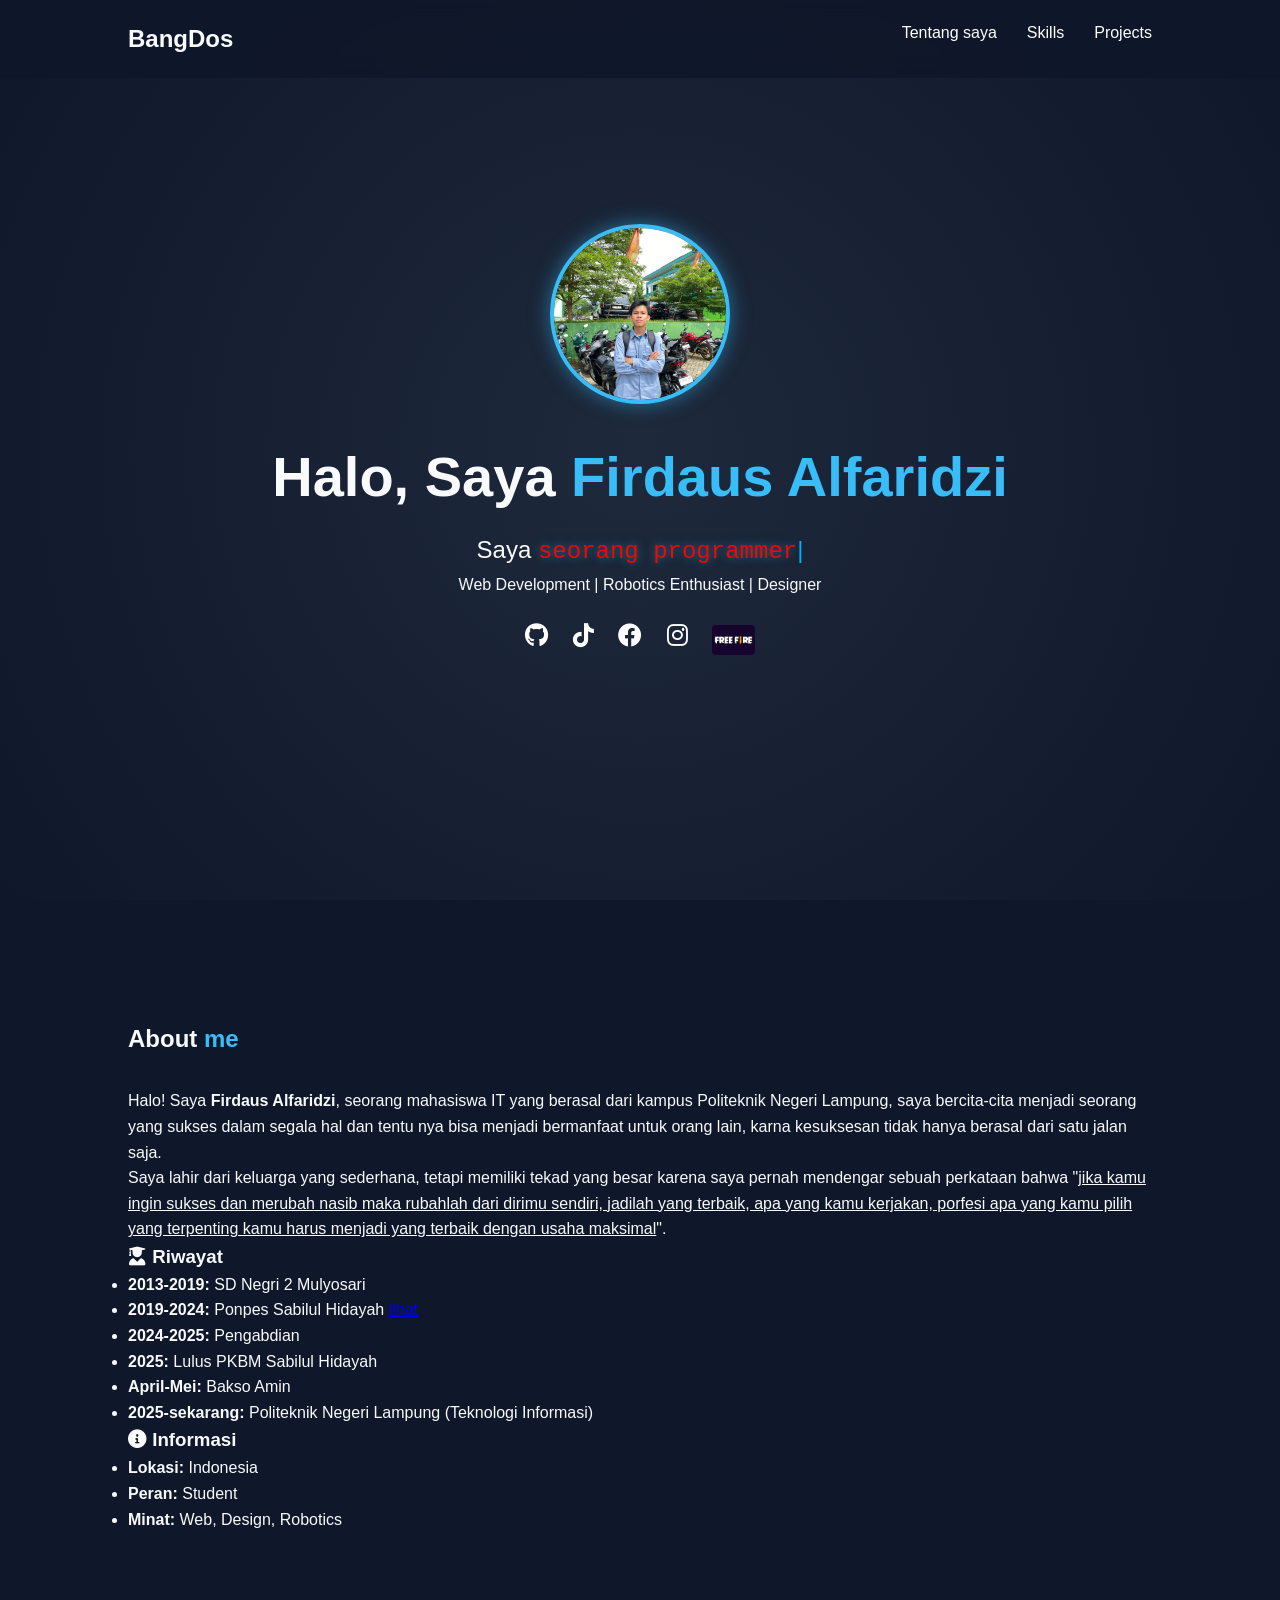
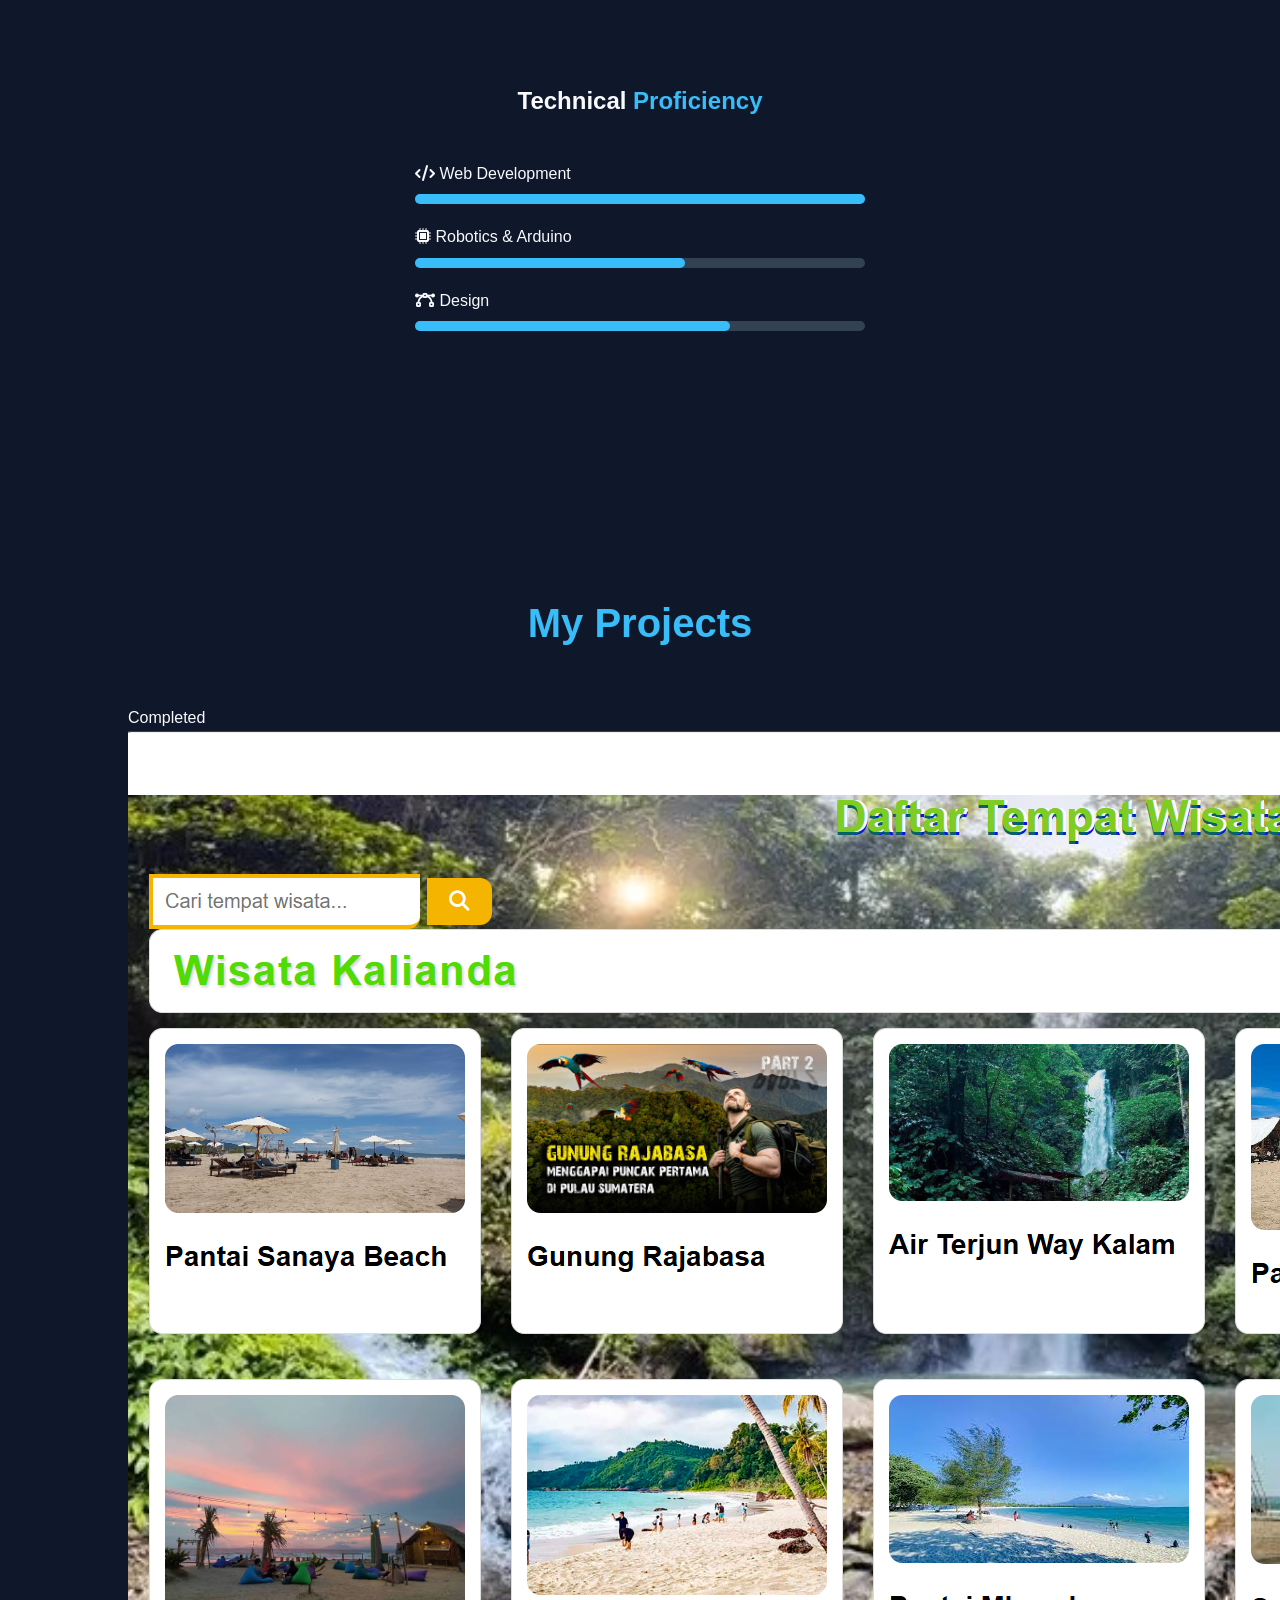
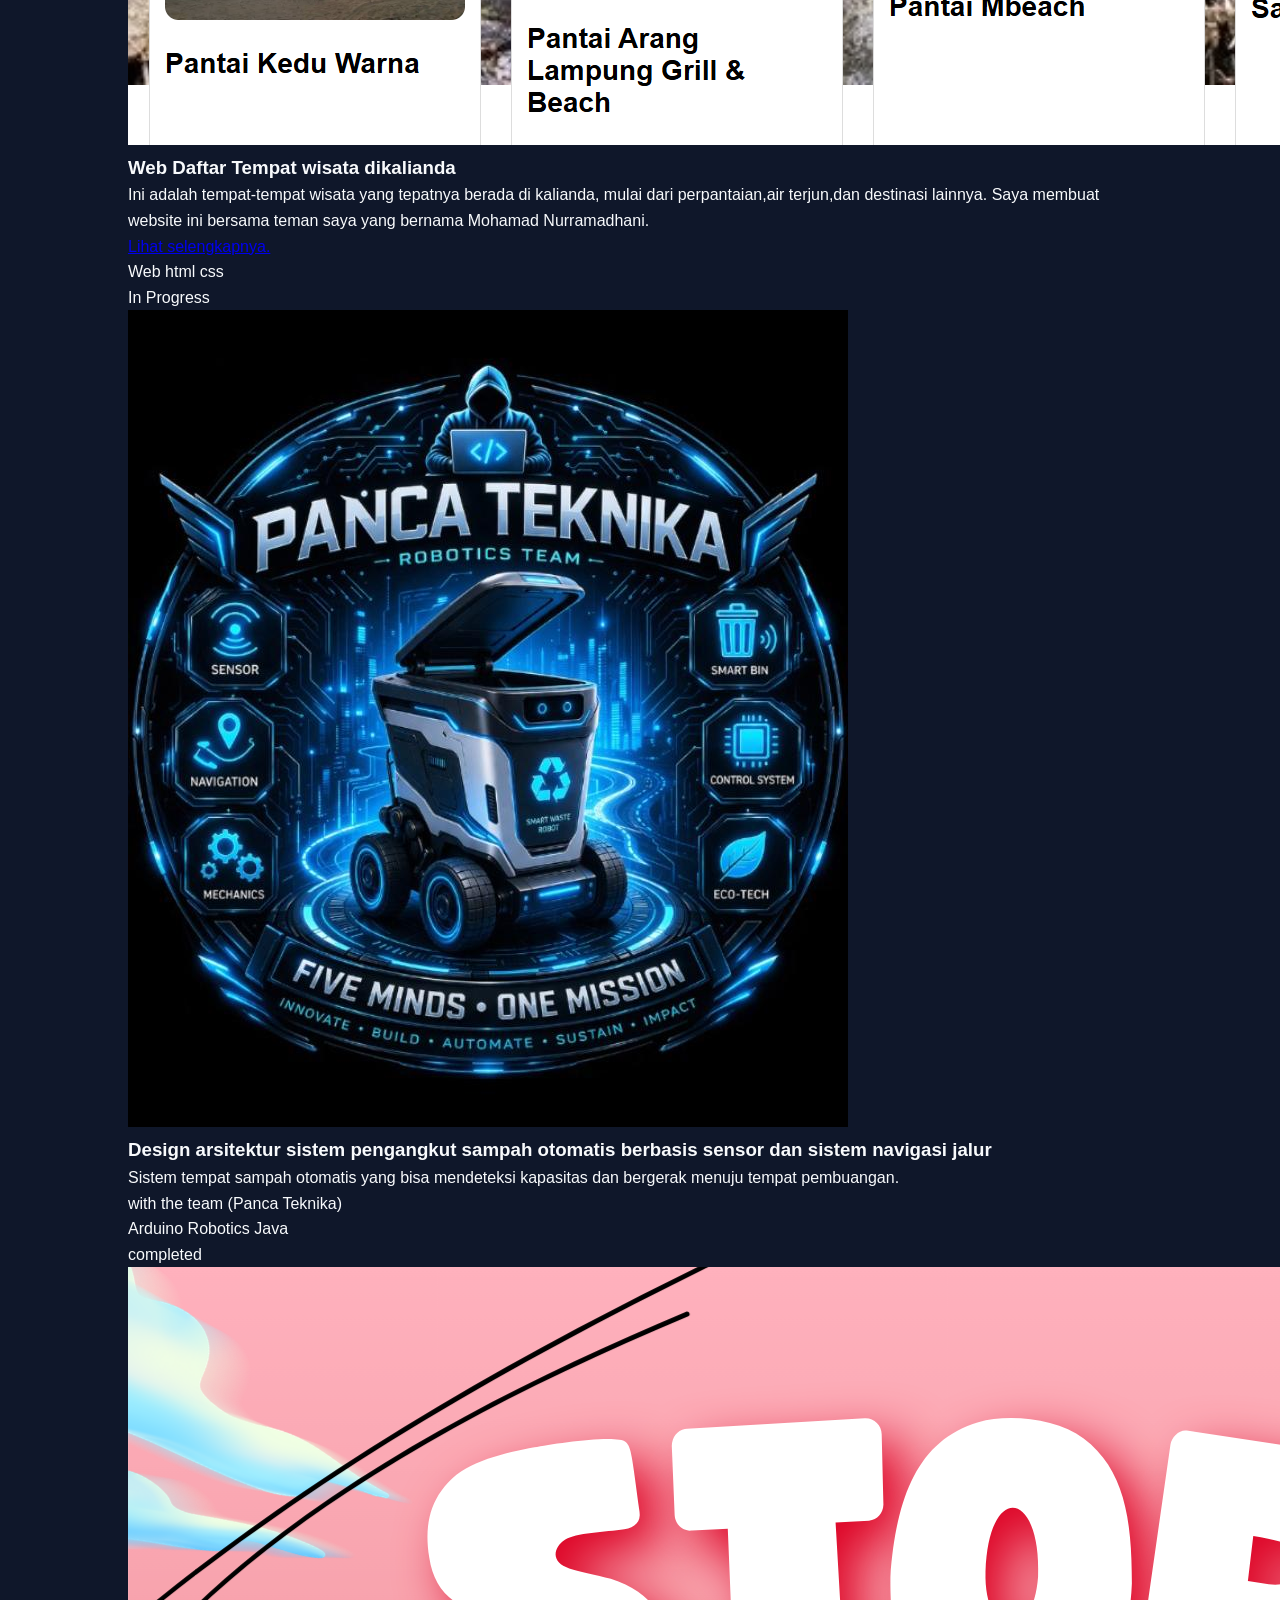
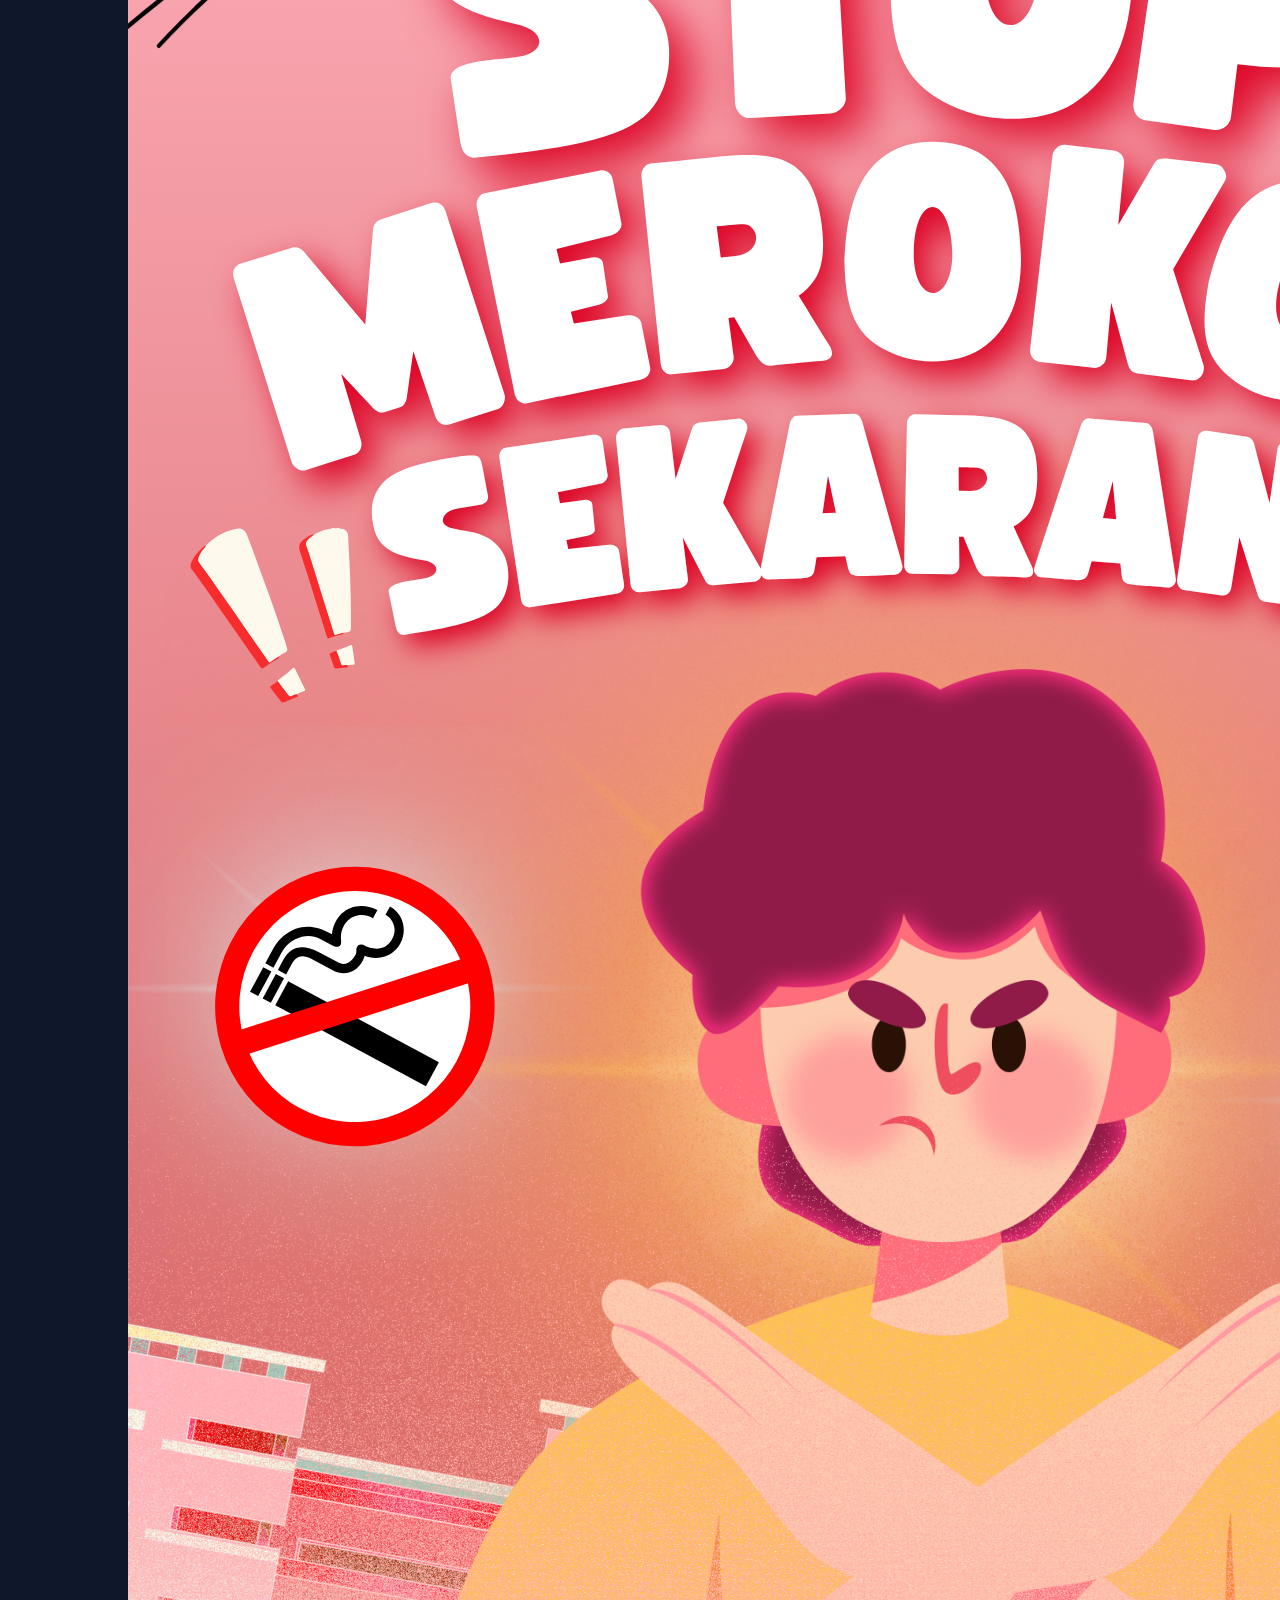
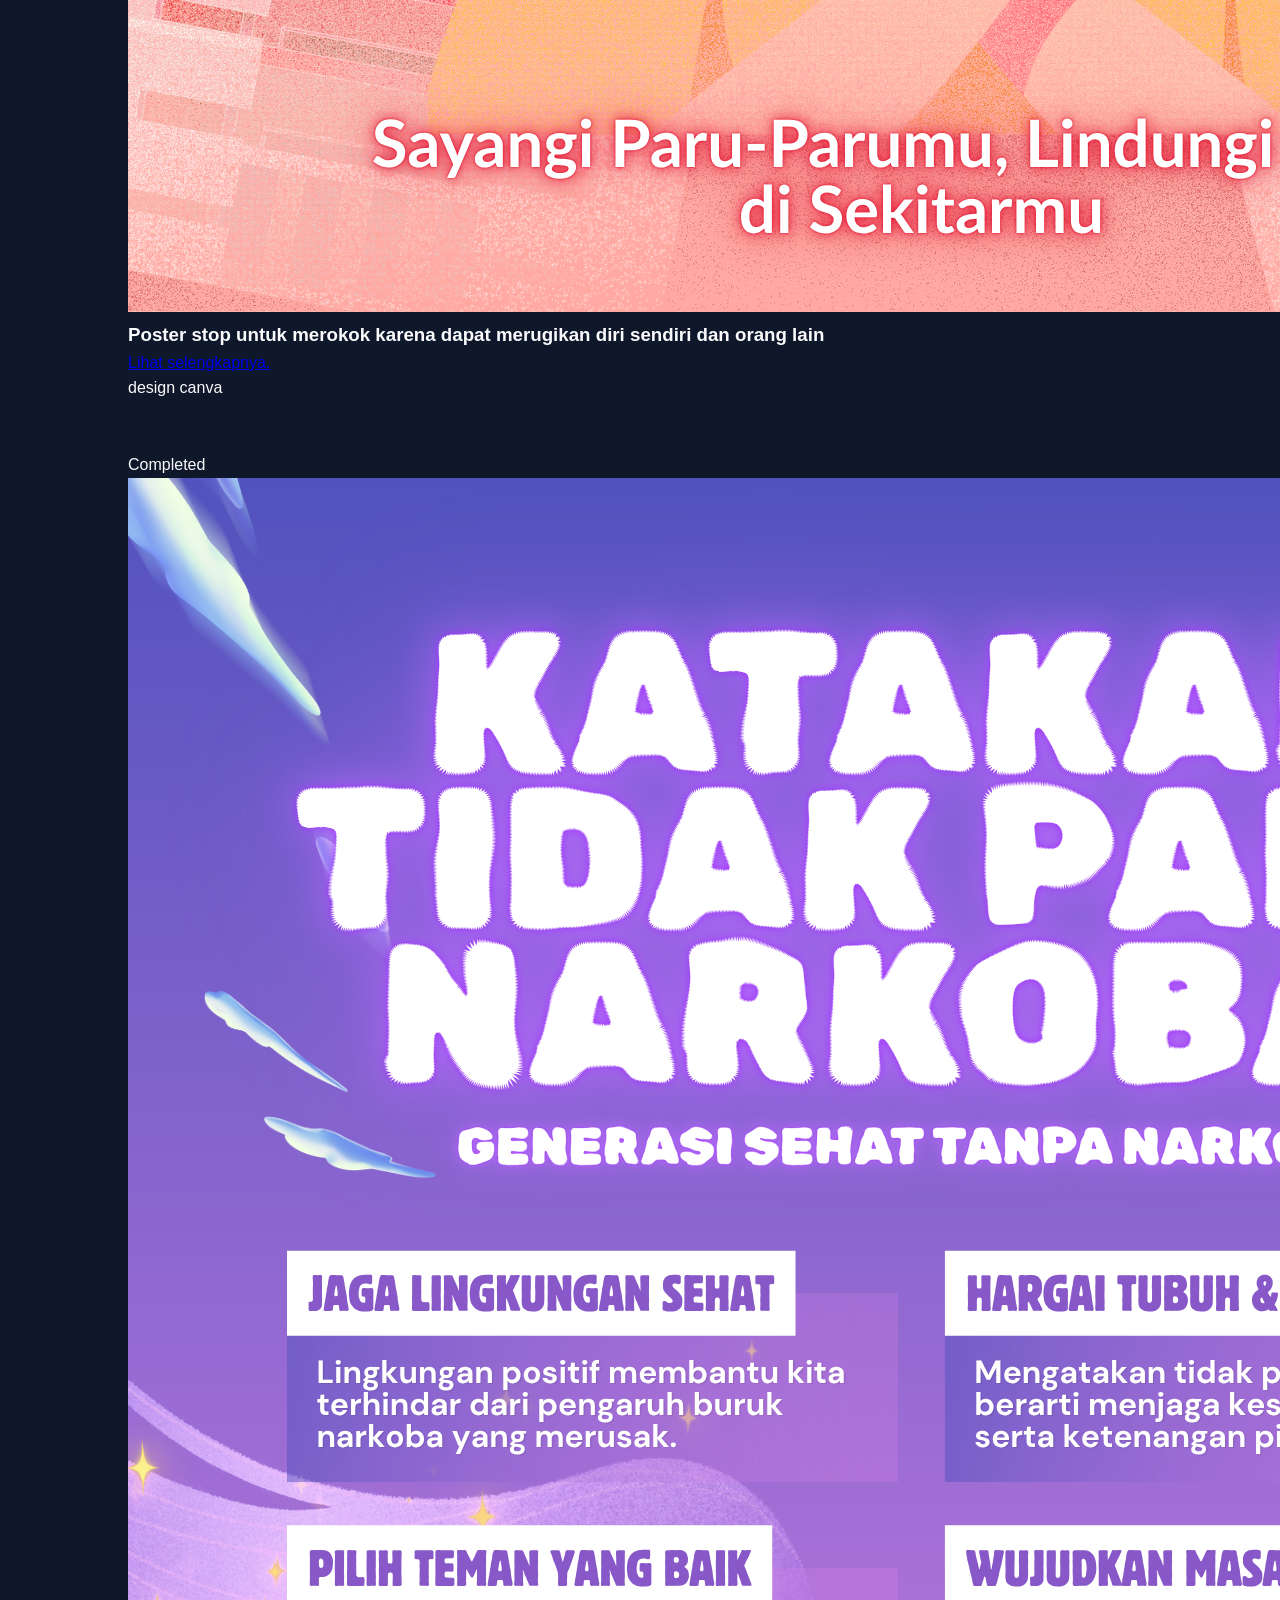
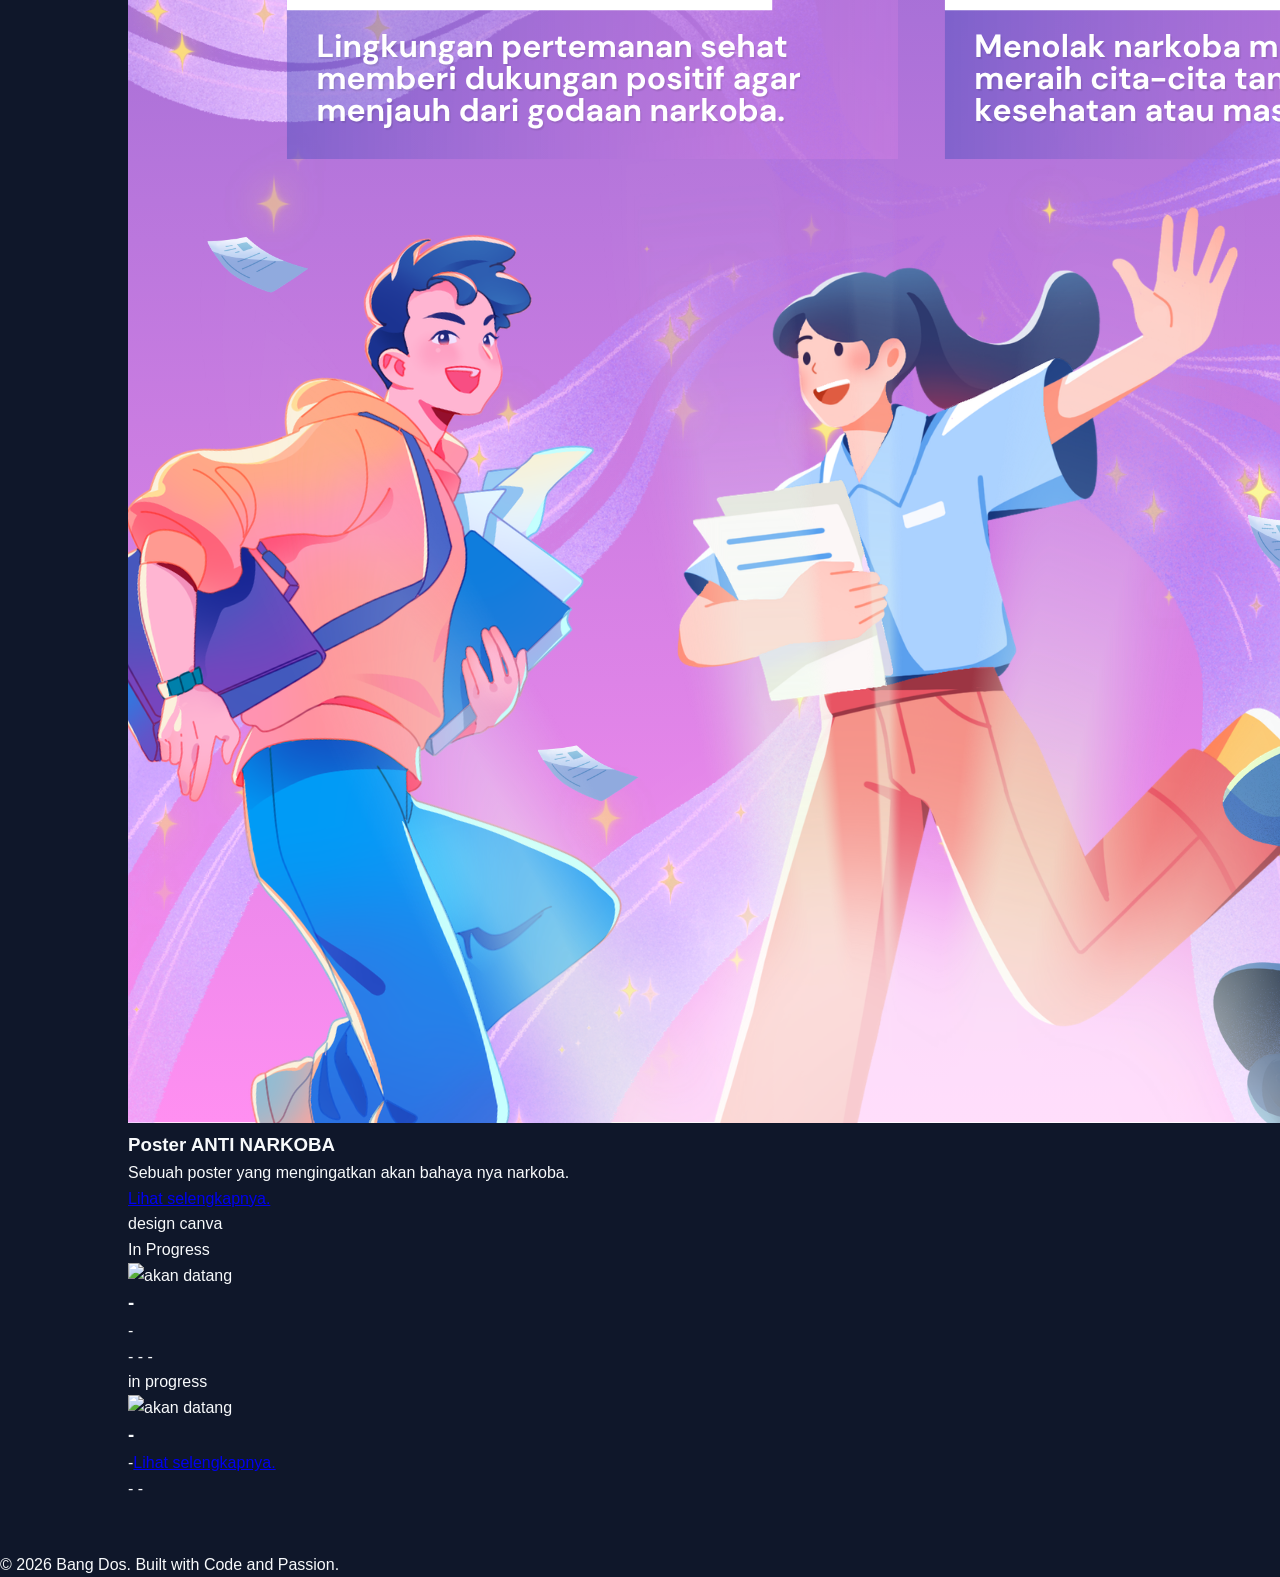
==== index.html @ c38500df "Add files via upload" ====
<!DOCTYPE html>
<html lang="id">
<head>
    <meta charset="UTF-8">
    <meta name="viewport" content="width=device-width, initial-scale=1.0">
    <title>Portfolio | Firdaus_Alfaridzi</title>
    <link rel="stylesheet" href="style.css">
    <link rel="stylesheet" href="https://cdnjs.cloudflare.com/ajax/libs/font-awesome/6.0.0/css/all.min.css">
</head>

<body>
    <nav>
        <div class="logo">Bang<span>Dos</span></div>
        <ul>
            <li><a href="#about">Tentang saya</a></li>
            <li><a href="#skills">Skills</a></li>
            <!-- Di file index.html -->
            <li><a href="#project">Projects</a></li>
        </ul>
    </nav>

    <section id="home" class="hero">
        <div class="hero-content">
            <div class="profile-img">
                <img src="img/fotoDaus.jpeg" alt="Bang Dos">
            </div>
            <h1>Halo, Saya <span class="highlight">Firdaus Alfaridzi</span></h1>
            <!-- Bagian tulisan yang akan berubah otomatis -->
            <p class="typing-container">
              Saya <span id="typewriter" class="type-text"></span><span class="cursor">|</span>
            </p>
            <p>Web Development | Robotics Enthusiast | Designer</p>
            <div class="socials">
                <a href="#"><i class="fab fa-github"></i></a>
                <a href="https://www.tiktok.com/@alfa_f07?_r=1&_t=ZS-94wpsvsZ8Nk"><i class="fab fa-tiktok"></i></a>
                <a href="https://www.facebook.com/share/1Da76Nw33M/"><i class="fab fa-facebook"></i></a>
                <a href="https://www.instagram.com/dauz_pake_s?igsh=M3czenZ1NDA4cXkw"><i class="fab fa-instagram"></i></a>
                <href href="https://play.google.com/store/apps/details?id=com.dts.freefireth" target="_blank" rel="noopener noreferrer" class="ff-link">
                   <img src="img/ff.png" alt="Free Fire" class="ff-icon"></href>
                    
                    </a>
            </div>
        </div>
    </section>
    
    <section id="about" class="about-page" style="padding: 120px 10% 50px;">
        <div class="about-container">
            <h2 style="margin-bottom: 30px;">About <span class="highlight"> me</span></h2>
            
            <div class="bio-card">
                <p>Halo! Saya <strong>Firdaus Alfaridzi</strong>, seorang mahasiswa IT yang berasal dari kampus Politeknik Negeri Lampung, saya bercita-cita menjadi seorang yang sukses dalam segala hal dan tentu nya bisa menjadi bermanfaat untuk orang lain, karna kesuksesan tidak hanya berasal dari satu jalan saja.<br>
                Saya lahir dari keluarga yang sederhana, tetapi memiliki tekad yang besar karena saya pernah mendengar sebuah perkataan bahwa "<u>jika kamu ingin sukses dan merubah nasib maka rubahlah dari dirimu sendiri, jadilah yang terbaik, apa yang kamu kerjakan, porfesi apa yang kamu pilih yang terpenting kamu harus menjadi yang terbaik dengan usaha maksimal</u>". </p>
            </div>

            <div class="info-grid">
                <!-- Biodata Singkat -->
                <div class="info-box">
                    <h3><i class="fas fa-user-graduate"></i> Riwayat</h3>
                    <ul>
                        <li><strong>2013-2019:</strong> SD Negri 2 Mulyosari</li>
                        <li><strong>2019-2024:</strong> Ponpes Sabilul Hidayah     <a href="pkbm.html">   lihat</a></li>
                        <li><strong>2024-2025:</strong> Pengabdian</li>
                        <li><strong>2025:</strong> Lulus PKBM Sabilul Hidayah</li>
                        <li><strong>April-Mei:</strong> Bakso Amin</li>
                        <li><strong>2025-sekarang:</strong> Politeknik Negeri Lampung (Teknologi Informasi)</li>
                    </ul>
                </div>

                <!-- Detail Lainnya -->
                <div class="info-box">
                    <h3><i class="fas fa-info-circle"></i> Informasi</h3>
                    <ul>
                        <li><strong>Lokasi:</strong> Indonesia</li>
                        <li><strong>Peran:</strong> Student</li>
                        <li><strong>Minat:</strong> Web, Design, Robotics</li>
                    </ul>
                </div>
            </div>
        </div>
    </section>

  <section id="skills" class="skills">
    <h2>Technical <span class="highlight">Proficiency</span></h2>
    <div class="skill-container">
        
        <!-- Web Development -->
        <div class="skill-box">
            <div class="skill-info">
                <span><i class="fas fa-code"></i> Web Development</span>
                <span class="percent"></span>
            </div>
            <div class="bar">
                <div class="progress web-dev"></div>
            </div>
        </div>

        <!-- Robotics & Arduino -->
        <div class="skill-box">
            <div class="skill-info">
                <span><i class="fas fa-microchip"></i> Robotics & Arduino</span>
                <span class="percent"></span>
            </div>
            <div class="bar">
                <div class="progress robotics"></div>
            </div>
        </div>

        <!-- Designer -->
        <div class="skill-box">
            <div class="skill-info">
                <span><i class="fas fa-bezier-curve"></i> Design</span>
                <span class="percent"></span>
            </div>
            <div class="bar">
                <div class="progress uiux"></div>
            </div>
        </div>

    </div>
</section>

<section id="project" class="project-page" style="padding: 120px 10% 50px;">
        <h2 style="text-align: center; font-size: 2.5rem; margin-bottom: 50px;"> <span class="highlight">My Projects</span></h2>
        
        <div class="project-grid">
            <!-- Project 1: web daftar wisata -->
            <div class="project-card">
                <div class="status-tag">Completed</div>
                <img src="img/project1.png" alt="web wisata">
                <div class="project-info">
                    <h3>Web Daftar Tempat wisata dikalianda</h3>
                    <p>Ini adalah tempat-tempat wisata yang  tepatnya berada di kalianda, mulai dari perpantaian,air terjun,dan destinasi lainnya. Saya membuat website ini bersama teman saya yang bernama Mohamad Nurramadhani.<br><a href="https://dhanilogua.github.io/wisata.lampungselatan/">Lihat selengkapnya.</a></li></p>
                    <div class="tech-stack">
                        
                        <span>Web</span>
                        <span>html</span>
                        <span>css</span>
                    </div>
                </div>
            </div>

            <!-- Project 2: Waste Management -->
            <div class="project-card">
                <div class="status-tag in-progress">In Progress</div>
                <img src="img/kotakSampah.jpeg" alt="Smart Waste">
                <div class="project-info">
                    <h3>Design arsitektur sistem pengangkut sampah otomatis berbasis sensor dan sistem navigasi jalur</h3>
                    <p>Sistem tempat sampah otomatis yang bisa mendeteksi kapasitas dan bergerak menuju tempat pembuangan.<br>with the team (Panca Teknika)</p>
                    <div class="tech-stack">
                        <span>Arduino</span>
                        <span>Robotics</span>
                        <span>Java</span>
                    </div>
                </div>
            </div>

            <!-- Project 3: Design poster -->
            <div class="project-card">
                <div class="status-tag">completed</div>
                <img src="img/poster stop merokok.png" alt="Cashier System">
                <div class="project-info">
                    <h3>Poster stop untuk merokok karena dapat merugikan diri sendiri dan orang lain</h3>
                    <p><a href="https://www.instagram.com/p/DYH_qFxn_Pp/?utm_source=ig_web_copy_link&igsh=MzRlODBiNWFlZA==">Lihat selengkapnya.</a></li></p></p>
                    <div class="tech-stack">
                        <span>design</span>
                        <span>canva</span>
                    </div>
                </div>
            </div>
        </div>
    </section>
    
    <section class="project-page" style="padding: 1px 10% 50px;">
        
        <div class="project-grid">
            <!-- Project 1: stop narkoba -->
            <div class="project-card">
                <div class="status-tag">Completed</div>
                <img src="img/poster anti narkoba.png" alt="web wisata">
                <div class="project-info">
                    <h3>Poster ANTI NARKOBA</h3>
                    <p>Sebuah poster yang mengingatkan akan bahaya nya narkoba.<br><a href="https://www.instagram.com/p/DYE6B2StJHZ/?utm_source=ig_web_copy_link&igsh=MzRlODBiNWFlZA==">Lihat selengkapnya.</a></li></p>
                    <div class="tech-stack">
                        
                        <span>design</span>
                        <span>canva</span>
                    </div>
                </div>
            </div>

            <!-- Project 2: belumt -->
            <div class="project-card">
                <div class="status-tag in-progress">In Progress</div>
                <img src="#" alt="akan datang">
                <div class="project-info">
                    <h3>-</h3>
                    <p>-</p>
                    <div class="tech-stack">
                        <span>-</span>
                        <span>-</span>
                        <span>-</span>
                    </div>
                </div>
            </div>

            <!-- Project 3: belum -->
            <div class="project-card">
                <div class="status-tag in-progress">in progress</div>
                <img src="#" alt="akan datang">
                <div class="project-info">
                    <h3>-</h3>
                    <p>-<a href="#">Lihat selengkapnya.</a></li></p></p>
                    <div class="tech-stack">
                        <span>-</span>
                        <span>-</span>
                    </div>
                </div>
            </div>
        </div>
    </section>

    <footer>
        <p>&copy; 2026 Bang Dos. Built with Code and Passion.</p>
    </footer>
    <script>
    const textElement = document.getElementById('typewriter');
const phrases = ["seorang programmer", "mas mas engineering"];
let phraseIndex = 0;
let charIndex = 0;
let isDeleting = false;
let typeSpeed = 150;

function type() {
    const currentPhrase = phrases[phraseIndex];
    
    if (isDeleting) {
        // Menghapus teks
        textElement.textContent = currentPhrase.substring(0, charIndex - 1);
        charIndex--;
        typeSpeed = 60; // Lebih cepat saat menghapus
    } else {
        // Mengetik teks
        textElement.textContent = currentPhrase.substring(0, charIndex + 1);
        charIndex++;
        typeSpeed = 100;
    }

    // Logika pindah kata
    if (!isDeleting && charIndex === currentPhrase.length) {
        isDeleting = true;
        typeSpeed = 2000; // Berhenti sejenak setelah selesai mengetik satu kalimat
    } else if (isDeleting && charIndex === 0) {
        isDeleting = false;
        phraseIndex = (phraseIndex + 1) % phrases.length;
        typeSpeed = 500;
    }

    setTimeout(type, typeSpeed);
}

// Jalankan fungsi saat halaman dimuat
document.addEventListener('DOMContentLoaded', type);
</script>
<script src="https://unpkg.com/aos@2.3.1/dist/aos.js"></script>
<script>
  AOS.init({
    once: false, // Biar animasi jalan terus tiap di-scroll ke atas/bawah
    mirror: true
  });
</script>
</body>
</html>
---- style.css ----
* {
    margin: 0;
    padding: 0;
    box-sizing: border-box;
    font-family: 'Segoe UI', Tahoma, Geneva, Verdana, sans-serif;
}

body {
    background-color: #0f172a; /* Warna dark navy */
    color: #f8fafc;
    line-height: 1.6;
}

/* --- PERBAIKAN NAVIGASI KHUSUS HP --- */
@media screen and (max-width: 768px) {
    nav {
        /* Biar nav bisa nambah tinggi ke bawah kalau menunya turun */
        height: auto !important; 
        flex-direction: column !important; 
        padding: 20px 0 !important;
        position: fixed !important; /* Biar tetap nempel di atas saat di-scroll */
        background: #0f172a !important; /* Warna solid biar teks menu gak tabrakan sama konten */
    }

    .logo {
        margin-bottom: 15px;
        font-size: 1.5rem !important;
    }

    nav ul {
        display: flex !important; /* MEMAKSA menu untuk muncul */
        flex-direction: row !important; /* Berjejer ke samping */
        flex-wrap: wrap !important; /* Kalau gak muat, otomatis turun ke baris baru */
        justify-content: center !important;
        width: 100% !important;
        padding: 0 !important;
        gap: 0 !important; /* Jarak antar menu */
    }

    nav ul li {
        margin: 0 !important;
    }

    nav ul li a {
        font-size: 0.9rem !important;
        color: #38bdf8 !important; /* Warna biru cerah biar jelas */
        padding: 8px 12px !important;
        border: 1px solid rgba(56, 189, 248, 0.3); /* Kotak tipis agar terlihat seperti tombol */
        border-radius: 40px;
    }

    /* Tambahkan ruang di atas section Hero agar tidak tertutup Menu Nav */
    .hero {
        padding-top: 150px !important;
    }
}

html {
    scroll-behavior: smooth;
    /* Sesuaikan angka ini dengan tinggi navbar kamu (misal 70px - 90px) */
    scroll-padding-top: 80px; 
}

.highlight {
    color: #38bdf8; /* Warna biru cerah */
}

.typing-container {
    font-size: 1.5rem;
    font-weight: 500;
    color: #f8fafc;
    min-height: 1.6em; /* Menjaga layout tidak goyang saat teks kosong */
}

.type-text {
    color: hsl(0, 94%, 49%); /* Warna biru terang neon */
    text-shadow: 0 0 10px rgba(56, 189, 248, 0.5);
    font-family: 'Courier New', Courier, monospace; /* Gaya font koding */
}

.cursor {
    color: #07acf3;
    animation: blink 0.7s infinite;
}

@keyframes blink {
    0%, 100% { opacity: 1; }
    50% { opacity: 0; }
}

/* Navigation */
nav {
    display: flex;
    justify-content: space-between;
    padding: 20px 10% ;
    background: rgba(15, 23, 42, 0.9);
    position: fixed;
    width: 100%;
    backdrop-filter: blur(10px);
    z-index: 1000;
}

nav .logo {
    font-size: 1.5rem;
    font-weight: bold;
}

nav ul {
    display: flex;
    list-style: none;
}

nav ul li a {
    color: white;
    text-decoration: none;
    margin-left: 30px;
    transition: 0.3s;
}

nav ul li a:hover {
    color: #38bdf8;
}

/* Hero Section */
.hero {
    height: 100vh;
    display: flex;
    align-items: center;
    justify-content: center;
    text-align: center;
    background: radial-gradient(circle at center, #1e293b 0%, #0f172a 100%);
}

/* Styling Perbaikan untuk Logo Free Fire (Ada Background) */
.ff-icon {
    /* Atur ukuran agar proporsional dengan ikon sosial lainnya */
    height: 30px; /* Sedikit lebih besar dari ikon Font Awesome agar jelas */
    width: auto; /* Biarkan lebarnya menyesuaikan agar tidak gepeng */
    
    object-fit: contain;
    
    /* HAPUS filter brightness/invert yang tadi! */
    /* Kita pakai filter lain untuk efek visual */
    
    /* Membuat logo aslinya sedikit lebih terang secara keseluruhan */
    filter: brightness(1.1) saturate(1.1); 
    
    border-radius: 4px; /* Opsional: sedikit melengkung di sudut gambar */
    
    transition: all 0.3s ease;
    vertical-align: middle; /* Menjaga agar sejajar dengan ikon teks */
}

/* Efek Hover untuk Logo Free Fire */
.ff-link:hover .ff-icon {
    transform: translateY(-5px) scale(1.05); /* Sedikit naik dan membesar */
    
    /* Memberikan efek glow/bercahaya pada seluruh kotak gambar */
    box-shadow: 0 0 15px rgba(255, 193, 7, 0.4); /* Efek cahaya keemasan mengikuti warna pisau */
    
    filter: brightness(1.2) saturate(1.2); /* Lebih terang saat di-hover */
}

.ff-link {
    cursor: pointer;
    display: inline-block;
    transition: 0.3s;
}

.ff-link:active {
    transform: scale(0.9); /* Efek sedikit memantul saat diklik */
}

/* Penyesuaian Link untuk jarak yang pas */
.ff-link {
    display: inline-block;
    margin: 0 10px; /* Jarak kiri-kanan dikurangi sedikit agar pas */
    text-decoration: none; /* Hapus garis bawah jika ada */
}

/* Slide Kedua Layout */
.hero-2 {
    min-height: 100vh;
    display: flex;
    align-items: center;
    justify-content: center;
    padding: 0 10%;
    background-color: #0f172a; /* Warna gelap yang sama */
}

.hero-content-2 {
    display: flex;
    align-items: center;
    justify-content: space-between;
    width: 100%;
    gap: 50px;
}

/* Styling Foto Slide 2 */
.profile-img-2 img {
    width: 350px; /* Sesuaikan ukuran */
    height: auto;
    border-radius: 50px;
    border: 4px solid #38bdf8;
    margin-bottom: 20px;
    filter: drop-shadow(0 0 20px rgba(56, 189, 248, 0.3));
    /* Efek halus agar menyatu dengan background */
    mask-image: linear-gradient(to bottom, black 90%, transparent 100%);
}

.hero-text h2 {
    font-size: 3rem;
    margin-bottom: 20px;
}

.bio-text {
    font-size: 1.2rem;
    color: #94a3b8;
    max-width: 500px;
    line-height: 1.8;
}

.special-tags {
    margin-top: 20px;
    display: flex;
    gap: 15px;
}

.special-tags span {
    color: #38bdf8;
    font-weight: bold;
    font-size: 0.9rem;
}

.profile-img img {
    width: 180px;
    height: 180px;
    border-radius: 50%;
    border: 4px solid #38bdf8;
    margin-bottom: 20px;
    object-fit: cover;
    box-shadow: 0 0 20px rgba(56, 189, 248, 0.5);
}

.hero h1 {
    font-size: 3.5rem;
    margin-bottom: 10px;
}

.socials a {
    color: white;
    font-size: 1.5rem;
    margin: 20px 10px;
    display: inline-block;
    transition: transform 0.3s;
}

.socials a:hover {
    transform: translateY(-5px);
    color: #38bdf8;
}

/* Skills Section */
.skills {
    padding: 100px 10%;
    text-align: center;
}

.skill-container {
    max-width: 450px;
    margin: 40px auto;
}

.skill-box {
    margin-bottom: 20px;
    text-align: left;
}

.bar {
    background: #334155;
    height: 10px;
    border-radius: 5px;
    margin-top: 8px;
}

.progress {
    height: 100%;
    border-radius: 5px;
    background: #38bdf8;
}

/* --- PENGATURAN UNTUK HP (Layar di bawah 768px) --- */
@media screen and (max-width: 768px) {
    
    /* 1. Ubah susunan slide dari samping-sampingan jadi atas-bawah */
    .hero-content, .hero-content-2 {
        flex-direction: column !important;
        text-align: center;
        padding-top: 100px;
        gap: 30px;
    }

    /* 2. Sesuaikan ukuran foto profil di HP agar tidak kebesaran */
    .profile-img img, .profile-img-2 img {
        width: 250px !important;
        height: auto !important;
    }

    /* 3. Kecilkan ukuran tulisan agar pas di layar HP */
    h1 {
        font-size: 2rem !important;
    }

    .hero-text h2 {
        font-size: 1.8rem !important;
    }

    .bio-text {
        font-size: 1rem !important;
        margin: 0 auto;
    }

    /* 4. Atur navigasi agar tidak numpuk */
    nav ul {
        display: none; /* Atau bisa diganti dengan menu hamburger nanti */
    }

    /* 5. Atur container skill agar jadi 1 kolom */
    .skill-container {
        grid-template-columns: 1fr !important;
    }
}

.web { width: 70%; }
.robotics { width: 60%; }
.uiux { width: 70%; }
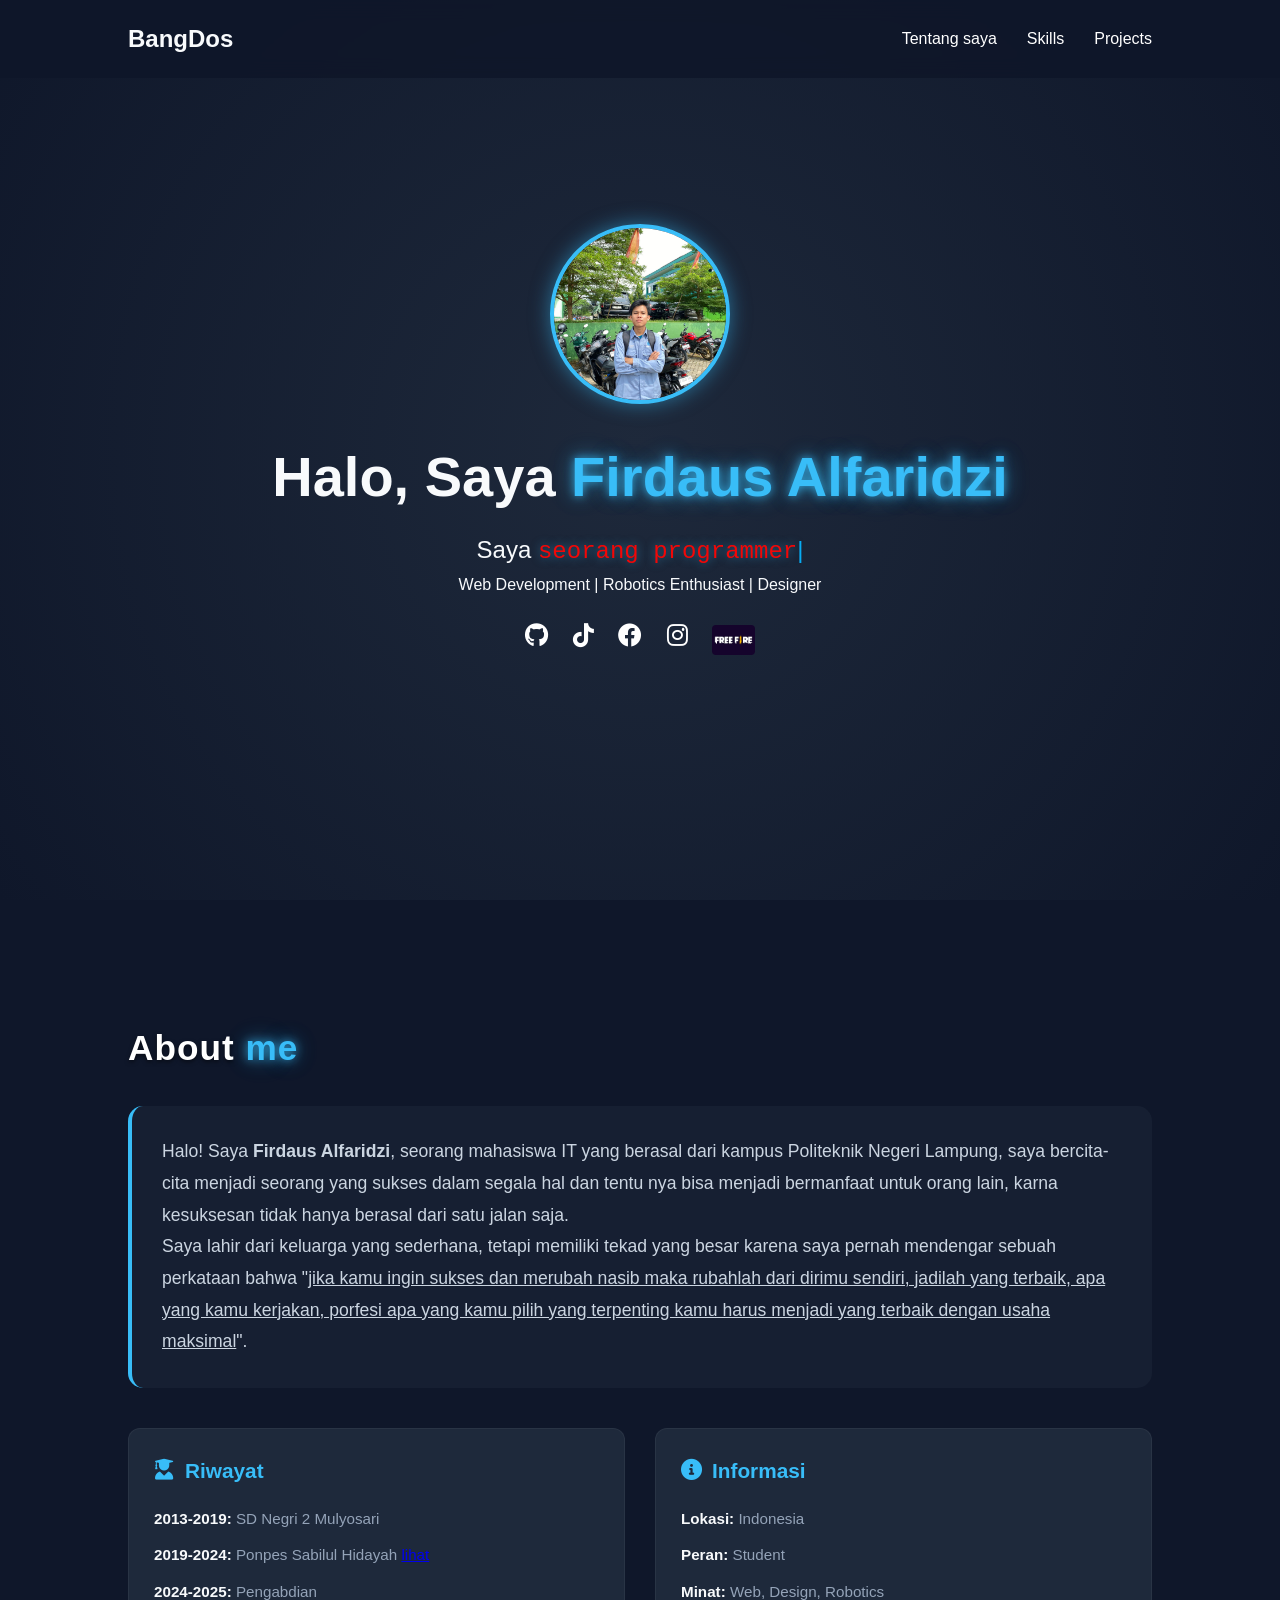
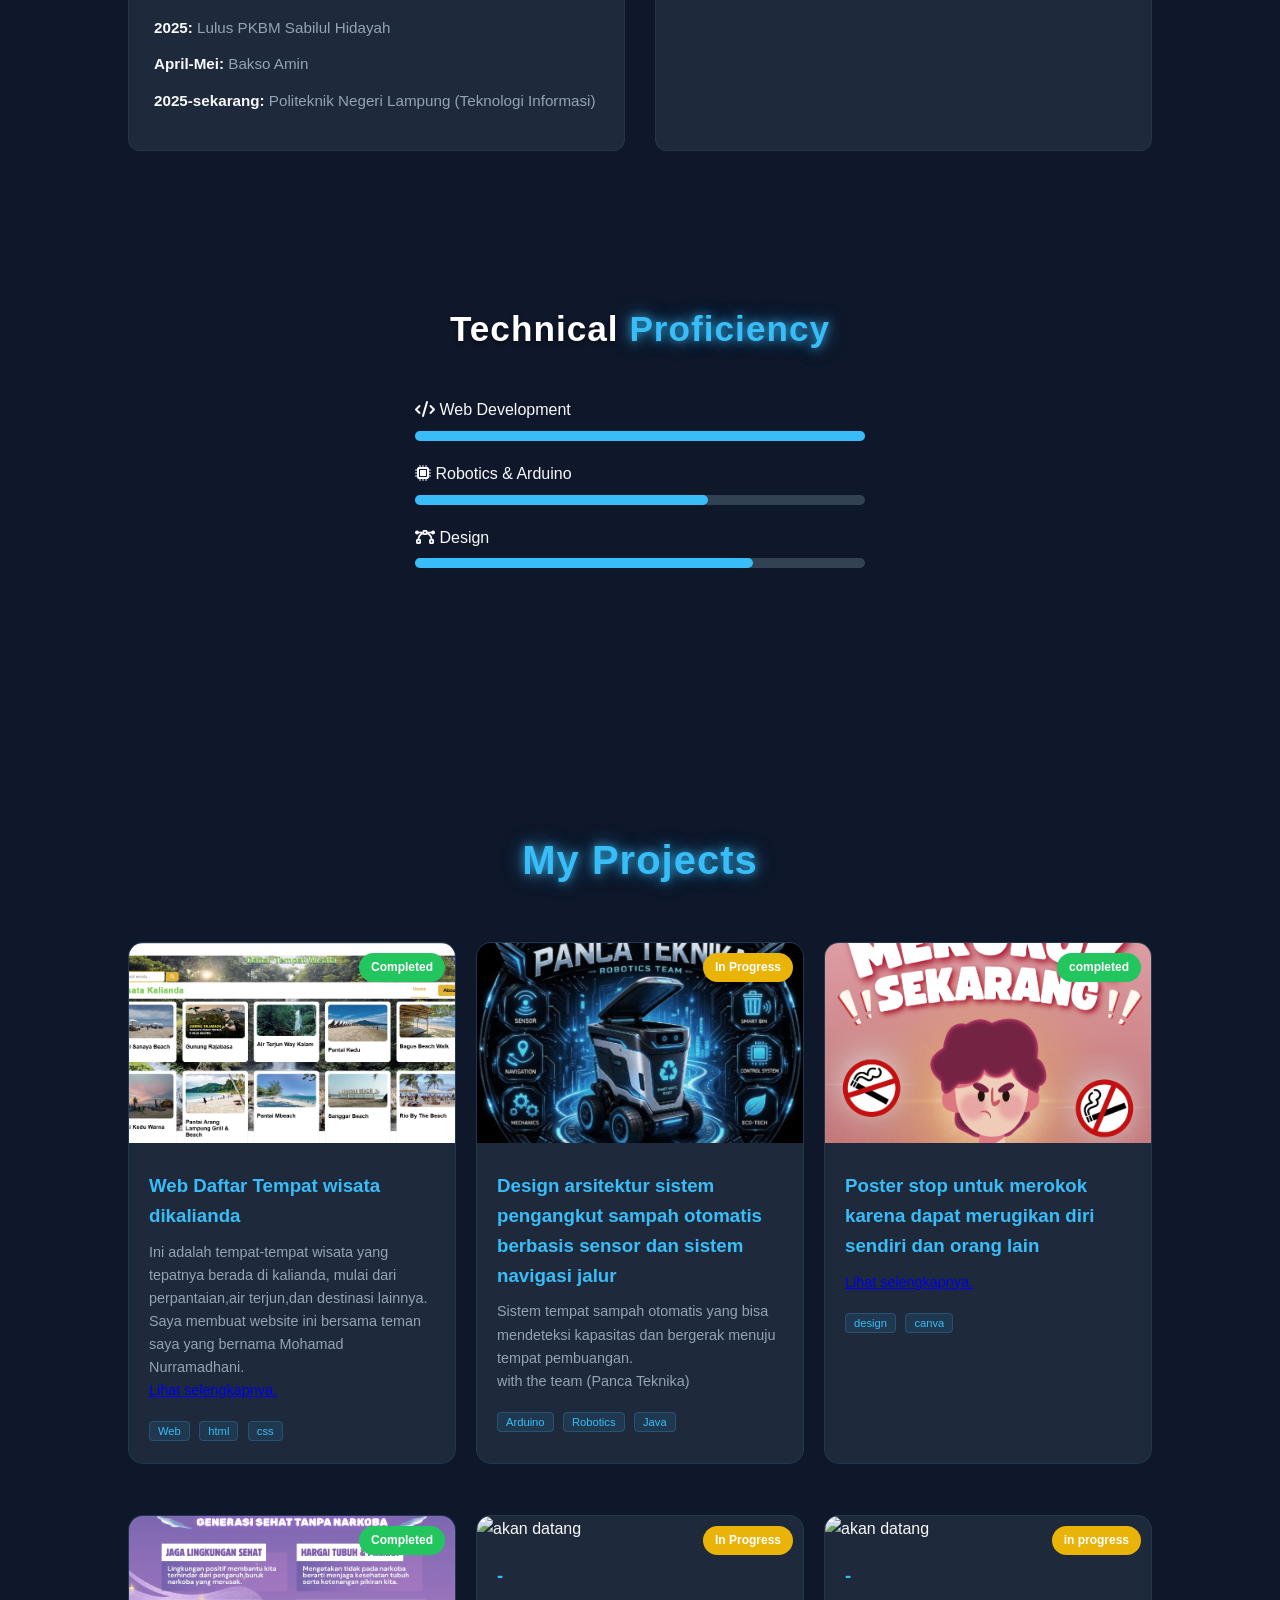
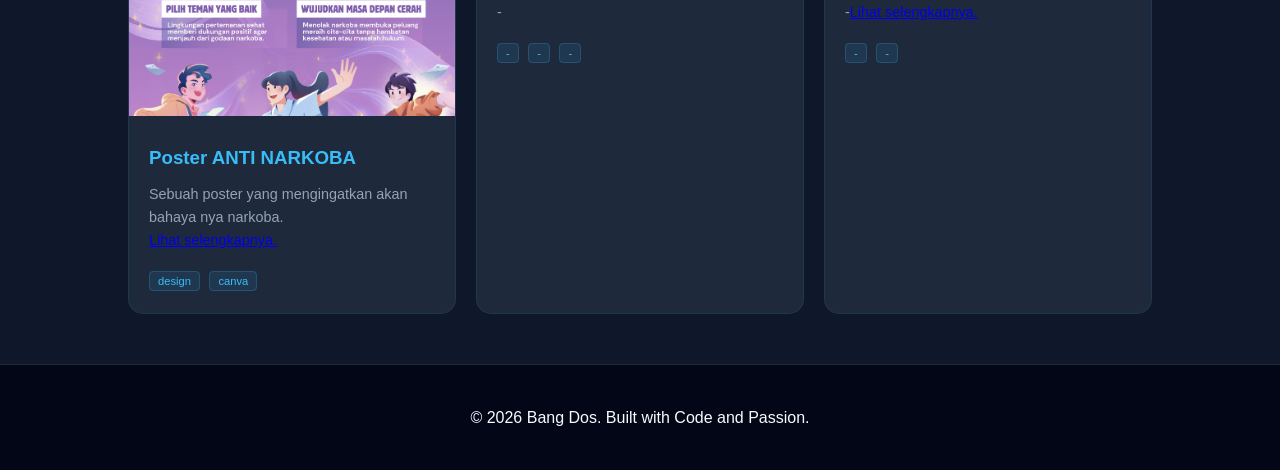
==== commit b80a7774: "Fix HTML encoding issues in index.html" ====
--- a/index.html
+++ b/index.html
@@ -269,4 +269,4 @@
   });
 </script>
 </body>
-</html>+</html>
--- a/style.css
+++ b/style.css
@@ -196,41 +196,6 @@
     gap: 50px;
 }
 
-/* Styling Foto Slide 2 */
-.profile-img-2 img {
-    width: 350px; /* Sesuaikan ukuran */
-    height: auto;
-    border-radius: 50px;
-    border: 4px solid #38bdf8;
-    margin-bottom: 20px;
-    filter: drop-shadow(0 0 20px rgba(56, 189, 248, 0.3));
-    /* Efek halus agar menyatu dengan background */
-    mask-image: linear-gradient(to bottom, black 90%, transparent 100%);
-}
-
-.hero-text h2 {
-    font-size: 3rem;
-    margin-bottom: 20px;
-}
-
-.bio-text {
-    font-size: 1.2rem;
-    color: #94a3b8;
-    max-width: 500px;
-    line-height: 1.8;
-}
-
-.special-tags {
-    margin-top: 20px;
-    display: flex;
-    gap: 15px;
-}
-
-.special-tags span {
-    color: #38bdf8;
-    font-weight: bold;
-    font-size: 0.9rem;
-}
 
 .profile-img img {
     width: 180px;
@@ -260,6 +225,104 @@
     color: #38bdf8;
 }
 
+h2 {
+    color: #ffffff; /* Putih terang */
+    font-size: 2.2rem;
+    font-weight: 700;
+    text-shadow: 0px 2px 4px rgba(0, 0, 0, 0.5); /* Agar teks putih lebih tegas */
+    letter-spacing: 1px;
+}
+
+/* Untuk teks "saya" dan bagian berwarna lainnya */
+.highlight {
+    color: #38bdf8; /* Warna biru cerah */
+    font-weight: 800;
+    
+    /* Efek Neon/Glow yang kuat */
+    text-shadow: 0 0 10px rgba(56, 189, 248, 0.8), 
+                 0 0 20px rgba(56, 189, 248, 0.4), 
+                 0 0 30px rgba(56, 189, 248, 0.2);
+    
+    display: inline-block; /* Agar efek transform bisa jalan */
+    transition: 0.3s;
+}
+
+/* Tambahkan sedikit efek interaksi saat judul didekati kursor */
+h2:hover .highlight {
+    color: #ffffff;
+    text-shadow: 0 0 20px #38bdf8, 
+                 0 0 40px #38bdf8;
+    transform: scale(1.05);
+}
+
+/* Biar tidak melar di dalam list navigasi */
+nav ul li {
+    list-style: none;
+    display: flex;
+    align-items: center;
+}
+
+.back-btn:hover {
+    background: #38bdf8;
+    color: #0f172a !important;
+    transform: translateX(-3px);
+    box-shadow: 0 0 10px rgba(56, 189, 248, 0.4);
+}
+
+.bio-card {
+    background: rgba(30, 41, 59, 0.5);
+    padding: 30px;
+    border-radius: 15px;
+    border-left: 4px solid #38bdf8;
+    margin-bottom: 40px;
+    font-size: 1.1rem;
+    line-height: 1.8;
+    color: #cbd5e1;
+}
+
+/* Grid Informasi */
+.info-grid {
+    display: grid;
+    grid-template-columns: repeat(auto-fit, minmax(300px, 1fr));
+    gap: 30px;
+}
+
+.info-box {
+    background: #1e293b;
+    padding: 25px;
+    border-radius: 12px;
+    border: 1px solid rgba(255, 255, 255, 0.05);
+    transition: 0.3s;
+}
+
+.info-box:hover {
+    border-color: #38bdf8;
+    transform: translateY(-5px);
+}
+
+.info-box h3 {
+    color: #38bdf8;
+    margin-bottom: 20px;
+    font-size: 1.3rem;
+    display: flex;
+    align-items: center;
+    gap: 10px;
+}
+
+.info-box ul {
+    list-style: none;
+}
+
+.info-box ul li {
+    margin-bottom: 12px;
+    color: #94a3b8;
+    font-size: 0.95rem;
+}
+
+.info-box ul li strong {
+    color: #f8fafc;
+}
+
 /* Skills Section */
 .skills {
     padding: 100px 10%;
@@ -287,6 +350,127 @@
     height: 100%;
     border-radius: 5px;
     background: #38bdf8;
+}
+
+nav ul li {
+    list-style: none;
+    display: flex;
+    align-items: center;
+}
+
+.btn-bright {
+    color: #0f172a; /* Warna teks gelap */
+    background: #38bdf8; /* Background biru cerah */
+    padding: 5px 15px;
+    border-radius: 20px;
+    font-weight: bold;
+    text-decoration: none;
+    box-shadow: 0 0 10px rgba(56, 189, 248, 0.5);
+    transition: 0.3s;
+}
+
+.btn-bright:hover {
+    background: #ffffff;
+    box-shadow: 0 0 20px rgba(255, 255, 255, 0.8);
+    transform: scale(1.05);
+}
+
+.back-btn:hover {
+    background: #38bdf8;
+    color: #0f172a !important;
+    transform: translateX(-3px);
+    box-shadow: 0 0 10px rgba(56, 189, 248, 0.4);
+}
+
+/* Animasi panah saat hover */
+.back-btn:hover i {
+    transform: translateX(-3px); /* Panah makin menunjuk ke kiri */
+}
+
+/* Responsive: Sembunyikan tulisan di layar sangat kecil jika perlu */
+@media (max-width: 480px) {
+    .back-btn span {
+        display: none; /* Hanya tampilkan ikon di HP kecil */
+    }
+    .back-btn {
+        padding: 10px;
+    }
+}
+
+.project-grid {
+    display: grid;
+    grid-template-columns: repeat(auto-fit, minmax(300px, 1fr));
+    gap: 30px;
+}
+
+.highlight {
+    color: #38bdf8; /* Warna biru cerah */
+}
+
+/* Kartu Proyek */
+.project-card {
+    background: #1e293b;
+    border-radius: 15px;
+    overflow: hidden;
+    position: relative;
+    border: 1px solid rgba(255, 255, 255, 0.05);
+    transition: transform 0.3s ease;
+}
+
+.project-card:hover {
+    transform: translateY(-10px);
+    border-color: #38bdf8;
+}
+
+.project-card img {
+    width: 100%;
+    height: 200px;
+    object-fit: cover;
+    filter: grayscale(30%);
+}
+
+.project-info {
+    padding: 20px;
+}
+
+.project-info h3 {
+    margin-bottom: 10px;
+    color: #38bdf8;
+}
+
+.project-info p {
+    font-size: 0.9rem;
+    color: #94a3b8;
+    margin-bottom: 15px;
+}
+
+/* Tag Status */
+.status-tag {
+    position: absolute;
+    top: 10px;
+    right: 10px;
+    background: #22c55e;
+    color: white;
+    padding: 5px 12px;
+    border-radius: 20px;
+    font-size: 0.75rem;
+    font-weight: bold;
+    z-index: 10;
+}
+
+.status-tag.in-progress {
+    background: #eab308; /* Warna kuning untuk on-progress */
+}
+
+/* Tech Stack Labels */
+.tech-stack span {
+    background: rgba(56, 189, 248, 0.1);
+    color: #38bdf8;
+    padding: 3px 8px;
+    font-size: 0.7rem;
+    border-radius: 4px;
+    margin-right: 5px;
+    border: 1px solid rgba(56, 189, 248, 0.2);
 }
 
 /* --- PENGATURAN UNTUK HP (Layar di bawah 768px) --- */
@@ -331,6 +515,45 @@
     }
 }
 
+/* ... Bagian atas tetap sama ... */
+
+.progress.web { width: 70%; }
+.progress.robotics { width: 65%; } /* Sesuai request Bang Dos */
+.progress.uiux { width: 75%; }
+
+/* Tambahan perbaikan visual */
+.about-page {
+    padding: 100px 10%;
+    background: #0f172a;
+}
+
+.project-grid {
+    display: grid;
+    grid-template-columns: repeat(auto-fit, minmax(300px, 1fr));
+    gap: 20px;
+}
+
+.project-card {
+    background: #1e293b;
+    border-radius: 15px;
+    overflow: hidden;
+    transition: 0.3s;
+    border: 1px solid rgba(56, 189, 248, 0.1);
+}
+
+.project-card:hover {
+    transform: translateY(-10px);
+    border-color: #38bdf8;
+}
+
+/* Fix Footer */
+footer {
+    text-align: center;
+    padding: 40px;
+    background: #020617;
+    border-top: 1px solid #1e293b;
+}
+
 .web { width: 70%; }
 .robotics { width: 60%; }
-.uiux { width: 70%; }+.uiux { width: 70%; }
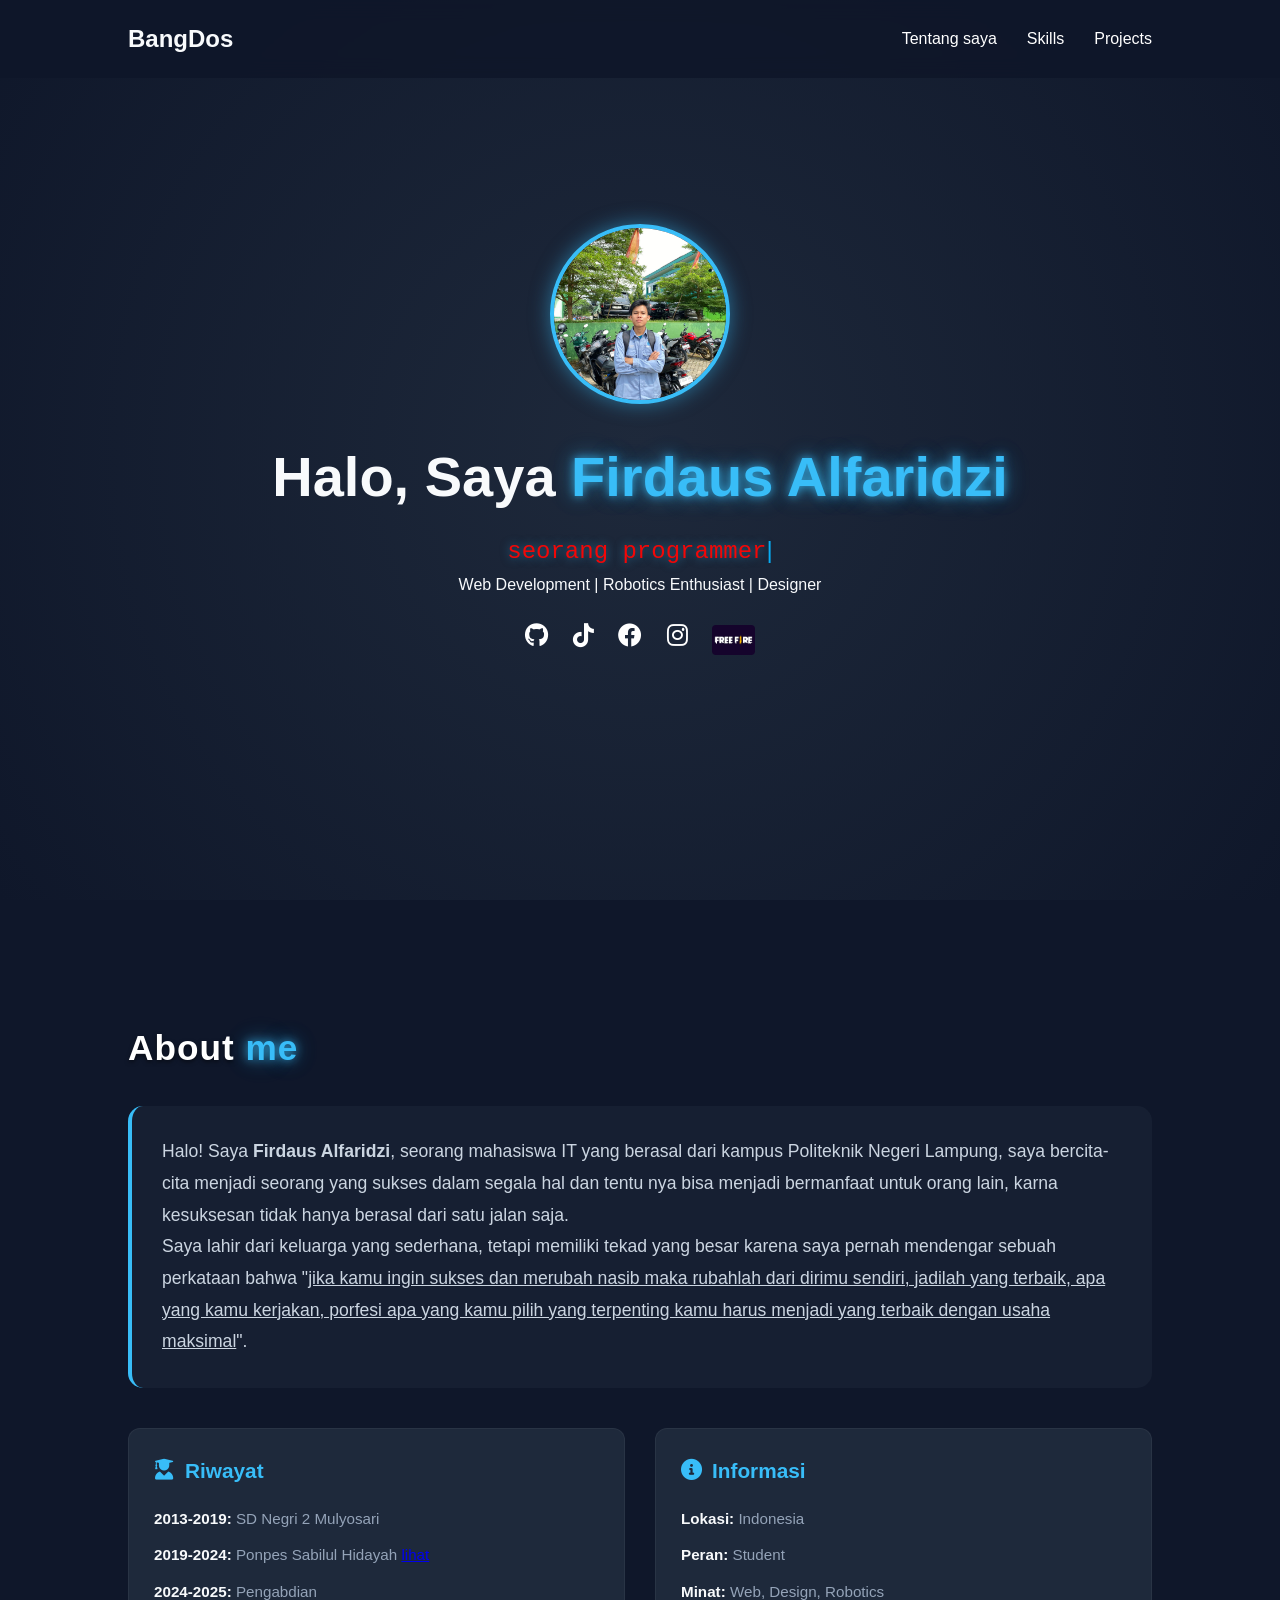
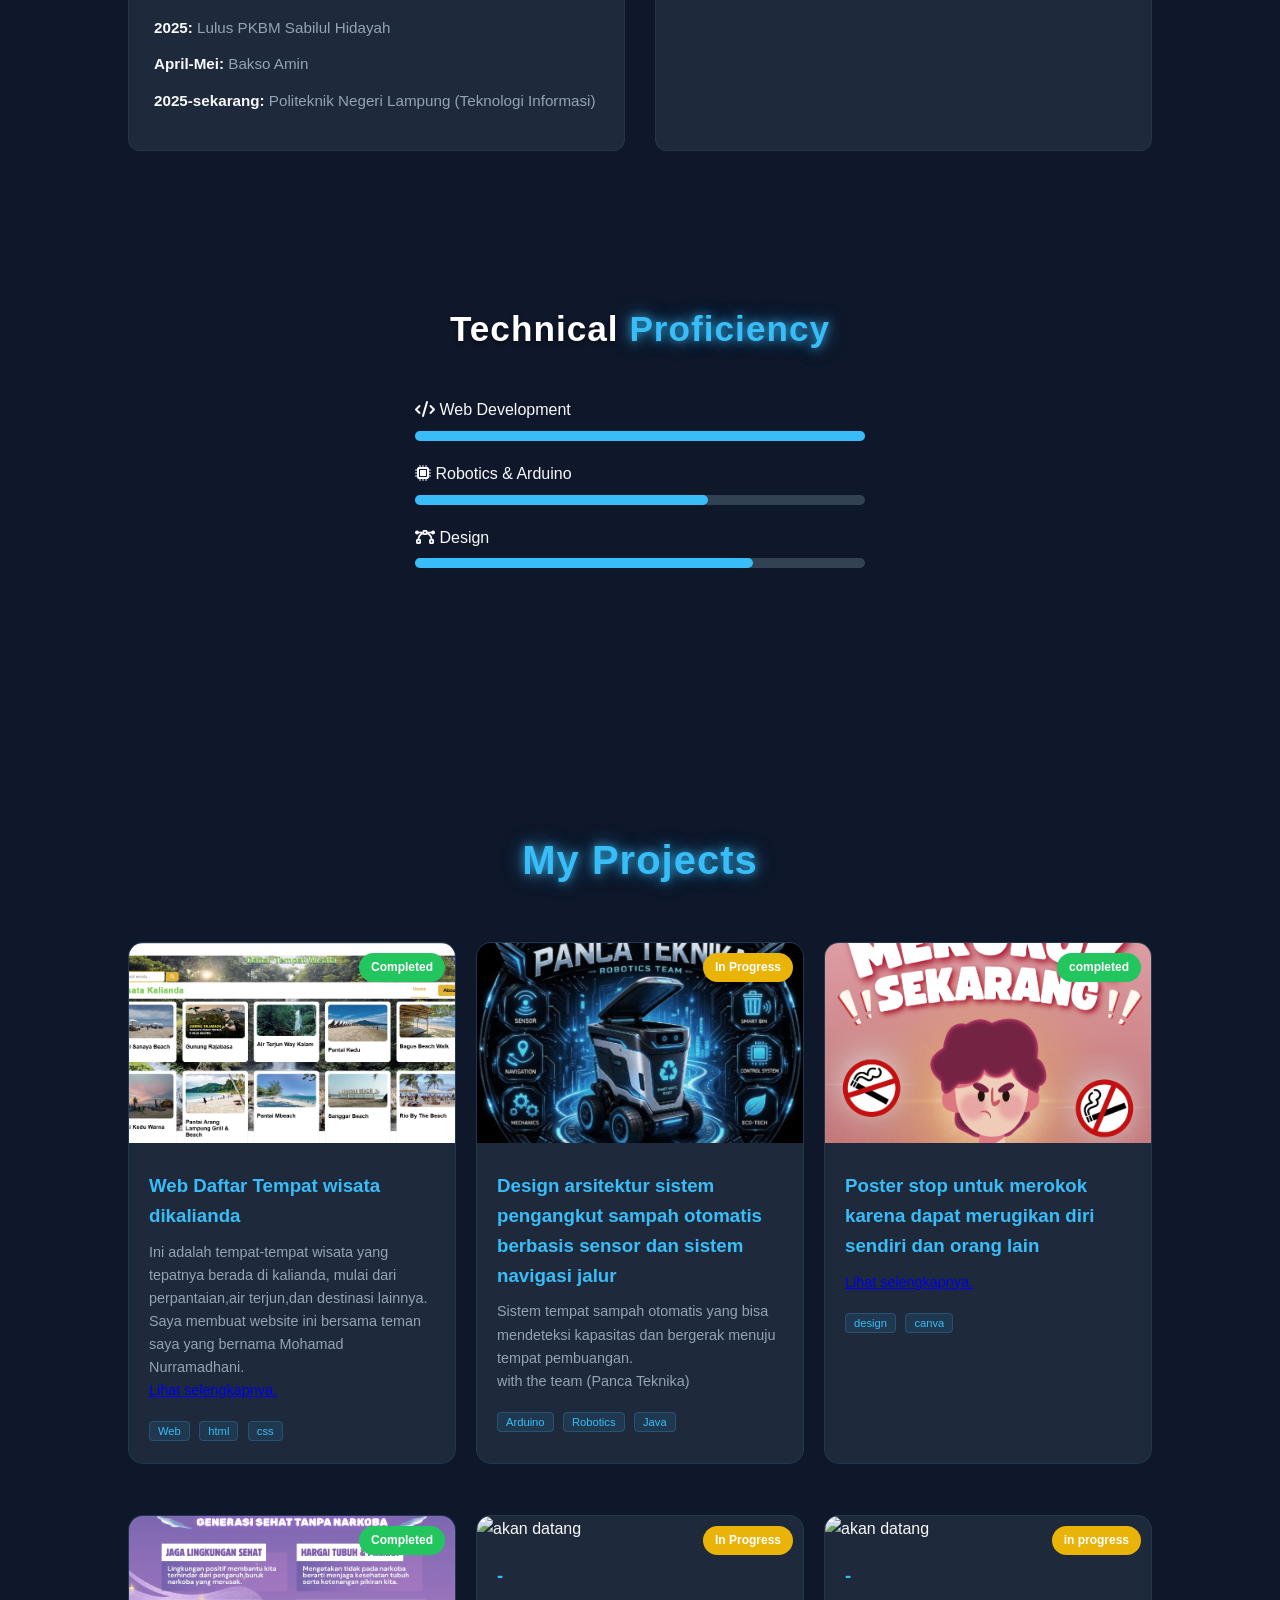
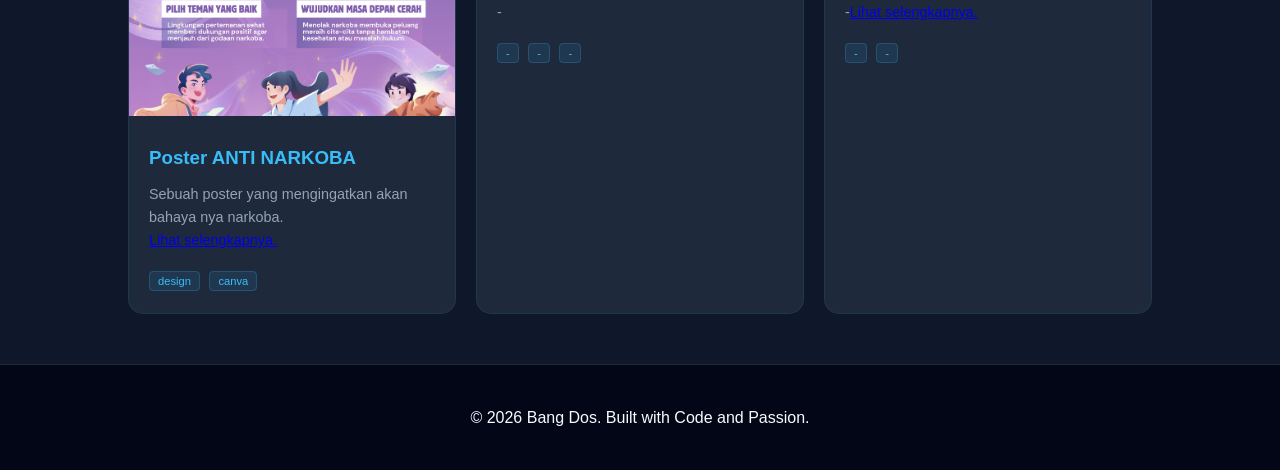
==== commit abb7e356: "Update index.html" ====
--- a/index.html
+++ b/index.html
@@ -27,7 +27,7 @@
             <h1>Halo, Saya <span class="highlight">Firdaus Alfaridzi</span></h1>
             <!-- Bagian tulisan yang akan berubah otomatis -->
             <p class="typing-container">
-              Saya <span id="typewriter" class="type-text"></span><span class="cursor">|</span>
+             <span id="typewriter" class="type-text"></span><span class="cursor">|</span>
             </p>
             <p>Web Development | Robotics Enthusiast | Designer</p>
             <div class="socials">
--- a/style.css
+++ b/style.css
@@ -17,7 +17,7 @@
         /* Biar nav bisa nambah tinggi ke bawah kalau menunya turun */
         height: auto !important; 
         flex-direction: column !important; 
-        padding: 20px 0 !important;
+        padding: 9px 0 !important;
         position: fixed !important; /* Biar tetap nempel di atas saat di-scroll */
         background: #0f172a !important; /* Warna solid biar teks menu gak tabrakan sama konten */
     }
@@ -62,7 +62,7 @@
 }
 
 .highlight {
-    color: #38bdf8; /* Warna biru cerah */
+    color: #3e9ac1; /* Warna biru cerah */
 }
 
 .typing-container {
@@ -474,7 +474,7 @@
 }
 
 /* --- PENGATURAN UNTUK HP (Layar di bawah 768px) --- */
-@media screen and (max-width: 768px) {
+@media screen and (max-width: 500px) {
     
     /* 1. Ubah susunan slide dari samping-sampingan jadi atas-bawah */
     .hero-content, .hero-content-2 {
@@ -486,8 +486,10 @@
 
     /* 2. Sesuaikan ukuran foto profil di HP agar tidak kebesaran */
     .profile-img img, .profile-img-2 img {
-        width: 250px !important;
-        height: auto !important;
+        /* Sesuaikan ukuran foto di HP biar pas */
+        width: 180px !important; 
+        height: 180px !important;
+        margin-top: 0px;
     }
 
     /* 3. Kecilkan ukuran tulisan agar pas di layar HP */
